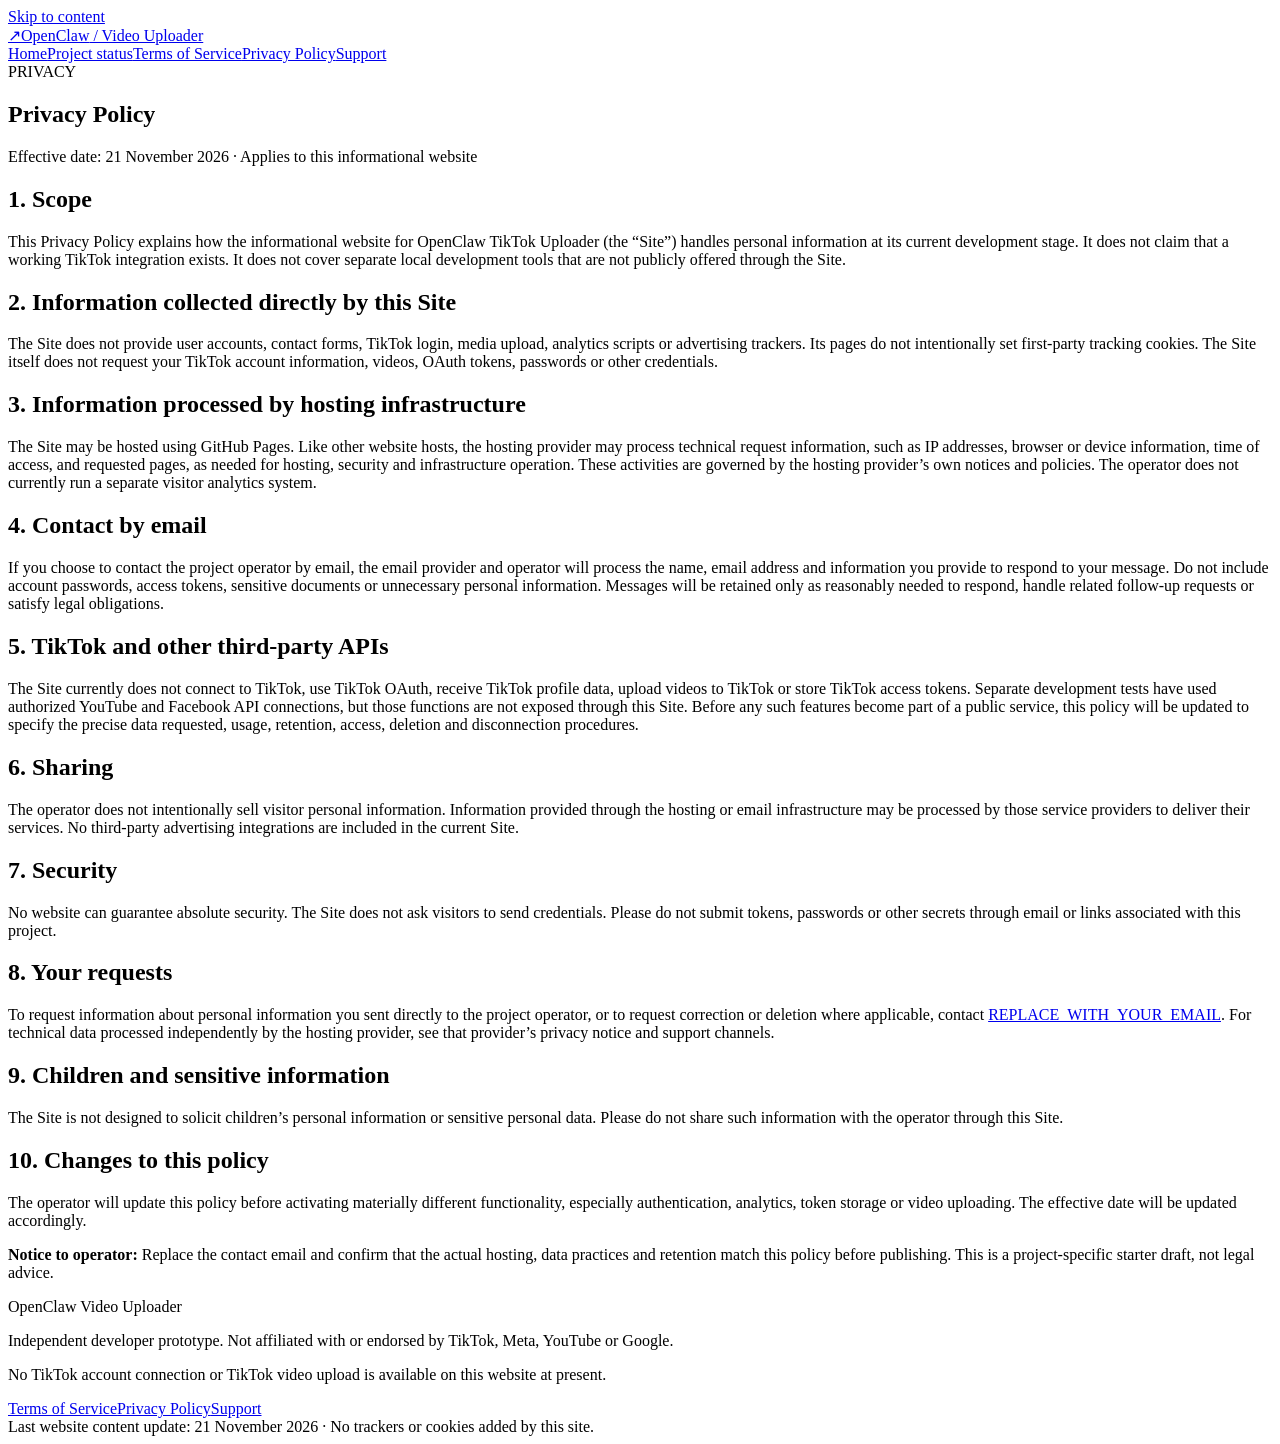
==== privacy.html @ 8bae7593 "Add privacy.html for OpenClaw informational site" ====
<!doctype html>
<html lang="en"><head>
<meta charset="utf-8"><meta name="viewport" content="width=device-width, initial-scale=1">
<meta name="theme-color" content="#0d1022"><meta name="description" content="Privacy Policy covering hosting, contact email and current absence of TikTok user data processing.">
<title>Privacy Policy — OpenClaw TikTok Uploader</title>
<link rel="icon" type="image/svg+xml" href="assets/favicon.svg"><link rel="stylesheet" href="assets/styles.css">
</head><body>
<a class="skip" href="#main">Skip to content</a>
<header class="site-header"><div class="wrap bar"><a class="brand" href="index.html" aria-label="OpenClaw TikTok Uploader home"><span class="logo" aria-hidden="true"><span>↗</span></span><span>OpenClaw<span class="brand-muted"> / Video Uploader</span></span></a><nav aria-label="Main navigation"><a href="index.html">Home</a><a href="status.html">Project status</a><a href="terms.html">Terms of Service</a><a href="privacy.html" aria-current="page">Privacy Policy</a><a href="contact.html">Support</a></nav></div></header>
<main id="main"><section class="subhero"><div class="wrap"><div class="kicker">PRIVACY</div><h1>Privacy Policy</h1><p class="lead smaller">Effective date: 21 November 2026 · Applies to this informational website</p></div></section><section class="section"><article class="wrap article prose">
<h2>1. Scope</h2><p>This Privacy Policy explains how the informational website for OpenClaw TikTok Uploader (the “Site”) handles personal information at its current development stage. It does not claim that a working TikTok integration exists. It does not cover separate local development tools that are not publicly offered through the Site.</p>
<h2>2. Information collected directly by this Site</h2><p>The Site does not provide user accounts, contact forms, TikTok login, media upload, analytics scripts or advertising trackers. Its pages do not intentionally set first-party tracking cookies. The Site itself does not request your TikTok account information, videos, OAuth tokens, passwords or other credentials.</p>
<h2>3. Information processed by hosting infrastructure</h2><p>The Site may be hosted using GitHub Pages. Like other website hosts, the hosting provider may process technical request information, such as IP addresses, browser or device information, time of access, and requested pages, as needed for hosting, security and infrastructure operation. These activities are governed by the hosting provider’s own notices and policies. The operator does not currently run a separate visitor analytics system.</p>
<h2>4. Contact by email</h2><p>If you choose to contact the project operator by email, the email provider and operator will process the name, email address and information you provide to respond to your message. Do not include account passwords, access tokens, sensitive documents or unnecessary personal information. Messages will be retained only as reasonably needed to respond, handle related follow-up requests or satisfy legal obligations.</p>
<h2>5. TikTok and other third-party APIs</h2><p>The Site currently does not connect to TikTok, use TikTok OAuth, receive TikTok profile data, upload videos to TikTok or store TikTok access tokens. Separate development tests have used authorized YouTube and Facebook API connections, but those functions are not exposed through this Site. Before any such features become part of a public service, this policy will be updated to specify the precise data requested, usage, retention, access, deletion and disconnection procedures.</p>
<h2>6. Sharing</h2><p>The operator does not intentionally sell visitor personal information. Information provided through the hosting or email infrastructure may be processed by those service providers to deliver their services. No third-party advertising integrations are included in the current Site.</p>
<h2>7. Security</h2><p>No website can guarantee absolute security. The Site does not ask visitors to send credentials. Please do not submit tokens, passwords or other secrets through email or links associated with this project.</p>
<h2>8. Your requests</h2><p>To request information about personal information you sent directly to the project operator, or to request correction or deletion where applicable, contact <a href="mailto:REPLACE_WITH_YOUR_EMAIL">REPLACE_WITH_YOUR_EMAIL</a>. For technical data processed independently by the hosting provider, see that provider’s privacy notice and support channels.</p>
<h2>9. Children and sensitive information</h2><p>The Site is not designed to solicit children’s personal information or sensitive personal data. Please do not share such information with the operator through this Site.</p>
<h2>10. Changes to this policy</h2><p>The operator will update this policy before activating materially different functionality, especially authentication, analytics, token storage or video uploading. The effective date will be updated accordingly.</p>
<p class="note"><strong>Notice to operator:</strong> Replace the contact email and confirm that the actual hosting, data practices and retention match this policy before publishing. This is a project-specific starter draft, not legal advice.</p>
</article></section></main>
<footer class="footer"><div class="wrap footer-grid"><div><div class="footer-brand">OpenClaw Video Uploader</div><p>Independent developer prototype. Not affiliated with or endorsed by TikTok, Meta, YouTube or Google.</p><p class="muted">No TikTok account connection or TikTok video upload is available on this website at present.</p></div><div class="footer-links"><a href="terms.html">Terms of Service</a><a href="privacy.html">Privacy Policy</a><a href="contact.html">Support</a></div></div><div class="wrap footnote">Last website content update: 21 November 2026 · No trackers or cookies added by this site.</div></footer>
</body></html>
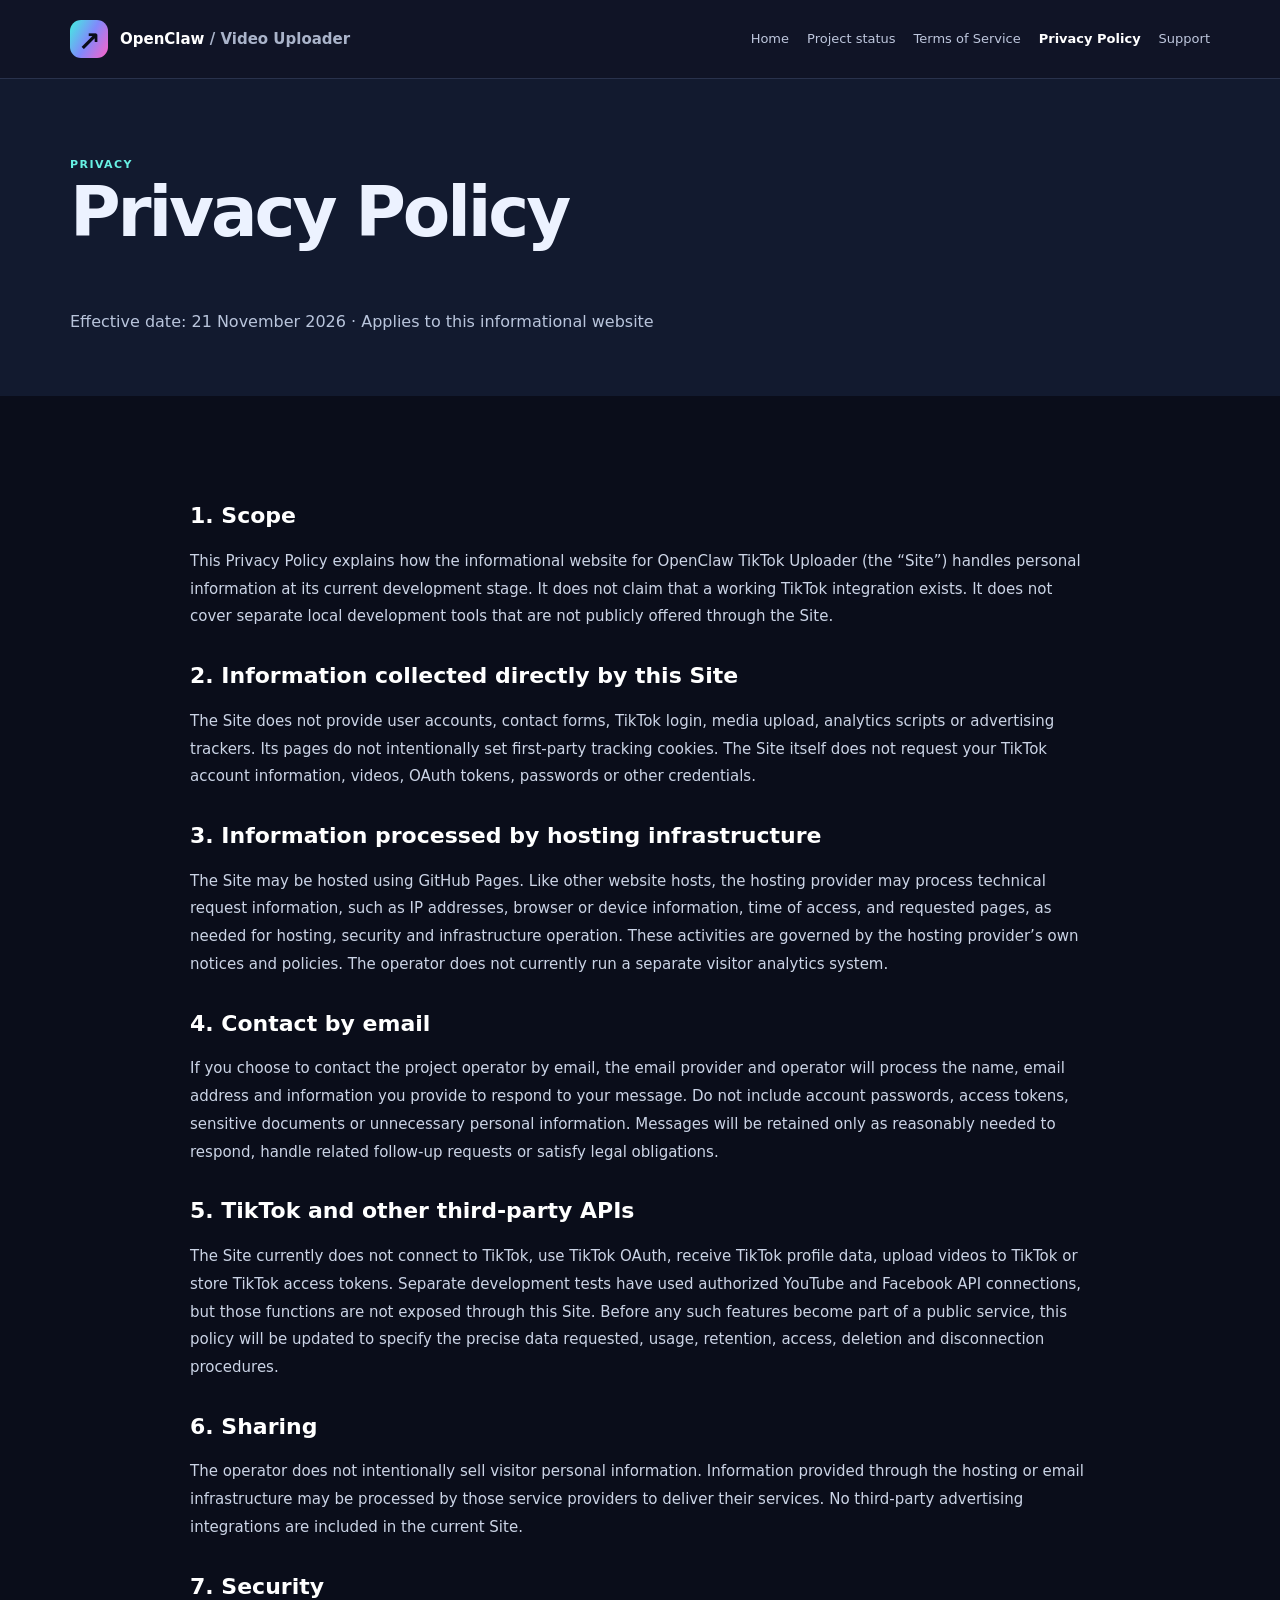
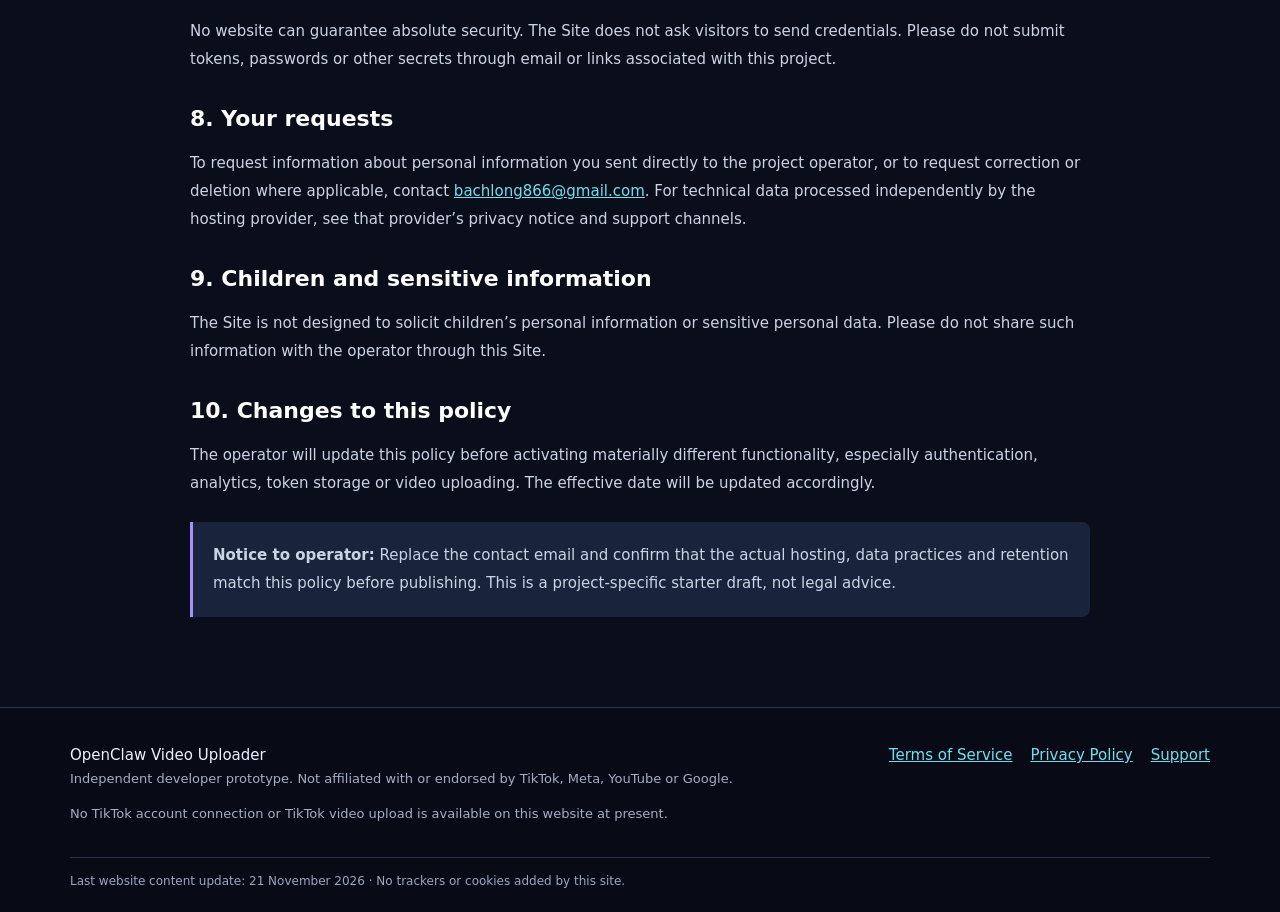
==== commit dddc9377: "Set public support contact email in privacy.html" ====
--- a/privacy.html
+++ b/privacy.html
@@ -15,7 +15,7 @@
 <h2>5. TikTok and other third-party APIs</h2><p>The Site currently does not connect to TikTok, use TikTok OAuth, receive TikTok profile data, upload videos to TikTok or store TikTok access tokens. Separate development tests have used authorized YouTube and Facebook API connections, but those functions are not exposed through this Site. Before any such features become part of a public service, this policy will be updated to specify the precise data requested, usage, retention, access, deletion and disconnection procedures.</p>
 <h2>6. Sharing</h2><p>The operator does not intentionally sell visitor personal information. Information provided through the hosting or email infrastructure may be processed by those service providers to deliver their services. No third-party advertising integrations are included in the current Site.</p>
 <h2>7. Security</h2><p>No website can guarantee absolute security. The Site does not ask visitors to send credentials. Please do not submit tokens, passwords or other secrets through email or links associated with this project.</p>
-<h2>8. Your requests</h2><p>To request information about personal information you sent directly to the project operator, or to request correction or deletion where applicable, contact <a href="mailto:REPLACE_WITH_YOUR_EMAIL">REPLACE_WITH_YOUR_EMAIL</a>. For technical data processed independently by the hosting provider, see that provider’s privacy notice and support channels.</p>
+<h2>8. Your requests</h2><p>To request information about personal information you sent directly to the project operator, or to request correction or deletion where applicable, contact <a href="mailto:bachlong866@gmail.com">bachlong866@gmail.com</a>. For technical data processed independently by the hosting provider, see that provider’s privacy notice and support channels.</p>
 <h2>9. Children and sensitive information</h2><p>The Site is not designed to solicit children’s personal information or sensitive personal data. Please do not share such information with the operator through this Site.</p>
 <h2>10. Changes to this policy</h2><p>The operator will update this policy before activating materially different functionality, especially authentication, analytics, token storage or video uploading. The effective date will be updated accordingly.</p>
 <p class="note"><strong>Notice to operator:</strong> Replace the contact email and confirm that the actual hosting, data practices and retention match this policy before publishing. This is a project-specific starter draft, not legal advice.</p>
--- a/assets/styles.css
+++ b/assets/styles.css
@@ -0,0 +1,2 @@
+@charset "UTF-8";
+:root{color-scheme:dark;--bg:#0a0d1a;--fg:#ecf2ff;--muted:#aab4ca;--line:#2c3652;--cyan:#42f0e0;--pink:#fd61c6}*{box-sizing:border-box}body{margin:0;background:var(--bg);color:var(--fg);font:15px/1.65 system-ui,-apple-system,Segoe UI,Arial,sans-serif}a{color:#72dfee}a:hover{color:#bafff5}.wrap{width:min(1140px,calc(100% - 40px));margin:auto}.skip{position:absolute;top:-100px}.skip:focus{top:0;background:white;color:black;padding:10px;z-index:20}.site-header{border-bottom:1px solid #29324c;background:#101426;position:sticky;top:0;z-index:10}.bar{display:flex;justify-content:space-between;align-items:center;gap:20px;min-height:78px}.brand{text-decoration:none;color:white;display:flex;align-items:center;gap:12px;font-weight:800}.brand-muted,.muted,.micro{color:var(--muted)}.logo{width:38px;height:38px;display:grid;place-items:center;color:#0a0d1a;background:linear-gradient(120deg,var(--cyan),#8189fb,var(--pink));border-radius:11px;font-size:27px}nav{display:flex;gap:18px;flex-wrap:wrap}nav a{font-size:13px;color:#bec7dd;text-decoration:none}nav a[aria-current=page]{color:white;font-weight:700}h1,h2,h3,p{margin-top:0}h1{font-size:clamp(40px,5.4vw,70px);letter-spacing:-.045em;line-height:1.12}h2{font-size:clamp(27px,3vw,39px);line-height:1.2}h3{font-size:21px}.hero{background:radial-gradient(ellipse at 80% 20%,#27335a,transparent 60%),#0d1121}.hero-inner{display:grid;grid-template-columns:1.1fr .9fr;align-items:center;gap:48px;padding:95px 0;min-height:590px}.eyebrow,.kicker{color:#67f0e3;font-size:11px;letter-spacing:.13em;font-weight:800}.eyebrow{margin-bottom:22px}.pulse{display:inline-block;width:8px;height:8px;border-radius:50%;background:#71e5ab;margin-right:7px}.gradient{background:linear-gradient(90deg,#52f0e8,#b29dfc,#fc73c6);background-clip:text;color:transparent}.lead{color:#b9c5dc;font-size:18px;max-width:640px}.smaller{font-size:16px}.cta-row{display:flex;gap:14px;flex-wrap:wrap;margin-top:24px}.btn{display:inline-block;padding:12px 20px;border-radius:10px;text-decoration:none;font-size:13px;font-weight:750}.btn.primary{background:linear-gradient(110deg,var(--cyan),#b29dfc);color:#11172b}.btn.ghost{border:1px solid #536080;color:white}.micro{font-size:13px;margin-top:16px}.preview{background:linear-gradient(155deg,#1f2e4b,#1d1939);border:1px solid #465274;padding:22px;border-radius:22px;min-height:360px;box-shadow:0 24px 60px #0006}.preview-top{display:flex;gap:7px;align-items:center}.dot{width:9px;height:9px;background:#ff7d9e;border-radius:50%}.d2{background:#ffd06f}.d3{background:#78dfaf}.preview-label{margin-left:auto;font-size:10px;color:#b5bfd3}.preview-icon{width:140px;height:140px;border-radius:30px;display:grid;place-items:center;margin:38px auto 24px;background:linear-gradient(135deg,#3af7db,#597afd,#ff4fc2)}.play{color:#11182d;background:white;border-radius:15px;padding:12px 27px;font-size:35px}.preview-track{display:flex;gap:12px;align-items:center;background:#141e34;border-radius:12px;padding:15px;font-size:10px}.track{height:8px;background:#394863;flex:1;border-radius:15px}.track i{display:block;background:linear-gradient(90deg,var(--cyan),var(--pink));height:8px;width:65%;border-radius:15px}.preview-stages{display:flex;gap:15px;justify-content:center;margin-top:28px;font-size:11px}.section{padding:75px 0}.section-heading{max-width:720px;margin-bottom:32px}.section-heading p,.tile p,.split p,.legal-banner p,.status-row p,.contact-card p{color:var(--muted)}.cards{display:grid;grid-template-columns:repeat(3,1fr);gap:18px}.tile,.mini-list,.status-row,.contact-card{background:#151d33;border:1px solid #303e5b;border-radius:16px;padding:26px}.tile-num,.num{color:var(--cyan);font-weight:850}.tile p{font-size:14px}.state{border-radius:24px;padding:5px 10px;font-size:11px;font-weight:800}.state.pass{background:#1b483d;color:#b0ffdf}.state.wait{background:#37304b;color:#e0c4ff}.muted-section{background:#11172b}.split{display:grid;grid-template-columns:1fr 1fr;gap:40px}.mini-list>div{display:flex;gap:18px;margin-bottom:18px}.mini-list p{font-size:14px}.legal-banner{border:1px solid #374466;border-radius:20px;padding:36px;display:flex;align-items:center;justify-content:space-between;gap:30px}.subhero{padding:77px 0 45px;background:#121a2f}.article{max-width:900px}.prose{color:#cbd4e6}.prose h2{font-size:22px;color:white;margin-top:32px}.prose p{line-height:1.85}.note{background:#19233b;border-left:3px solid #a491ff;padding:20px;margin-top:24px;border-radius:0 8px 8px 0}.status-list{display:grid;gap:18px}.status-row{display:grid;grid-template-columns:110px 1fr;gap:20px}.status-row h2{font-size:21px}.contact-card h2{overflow-wrap:anywhere}.footer{background:#080b16;border-top:1px solid #2c3550;padding:35px 0 20px}.footer-grid{display:flex;justify-content:space-between;gap:50px}.footer-grid p{font-size:13px;color:#a5aec6}.footer-links{display:flex;gap:18px;flex-wrap:wrap}.footnote{border-top:1px solid #27314b;margin-top:20px;padding-top:14px;color:#9ca7bf;font-size:12px}@media(max-width:850px){.bar,.footer-grid{flex-direction:column;align-items:flex-start;padding:15px 0}.hero-inner,.split{grid-template-columns:1fr}.cards{grid-template-columns:1fr}.legal-banner{display:block}.preview{max-width:550px;width:100%;margin:auto}.hero-inner{padding:60px 0}.section{padding:50px 0}.status-row{grid-template-columns:1fr}}
